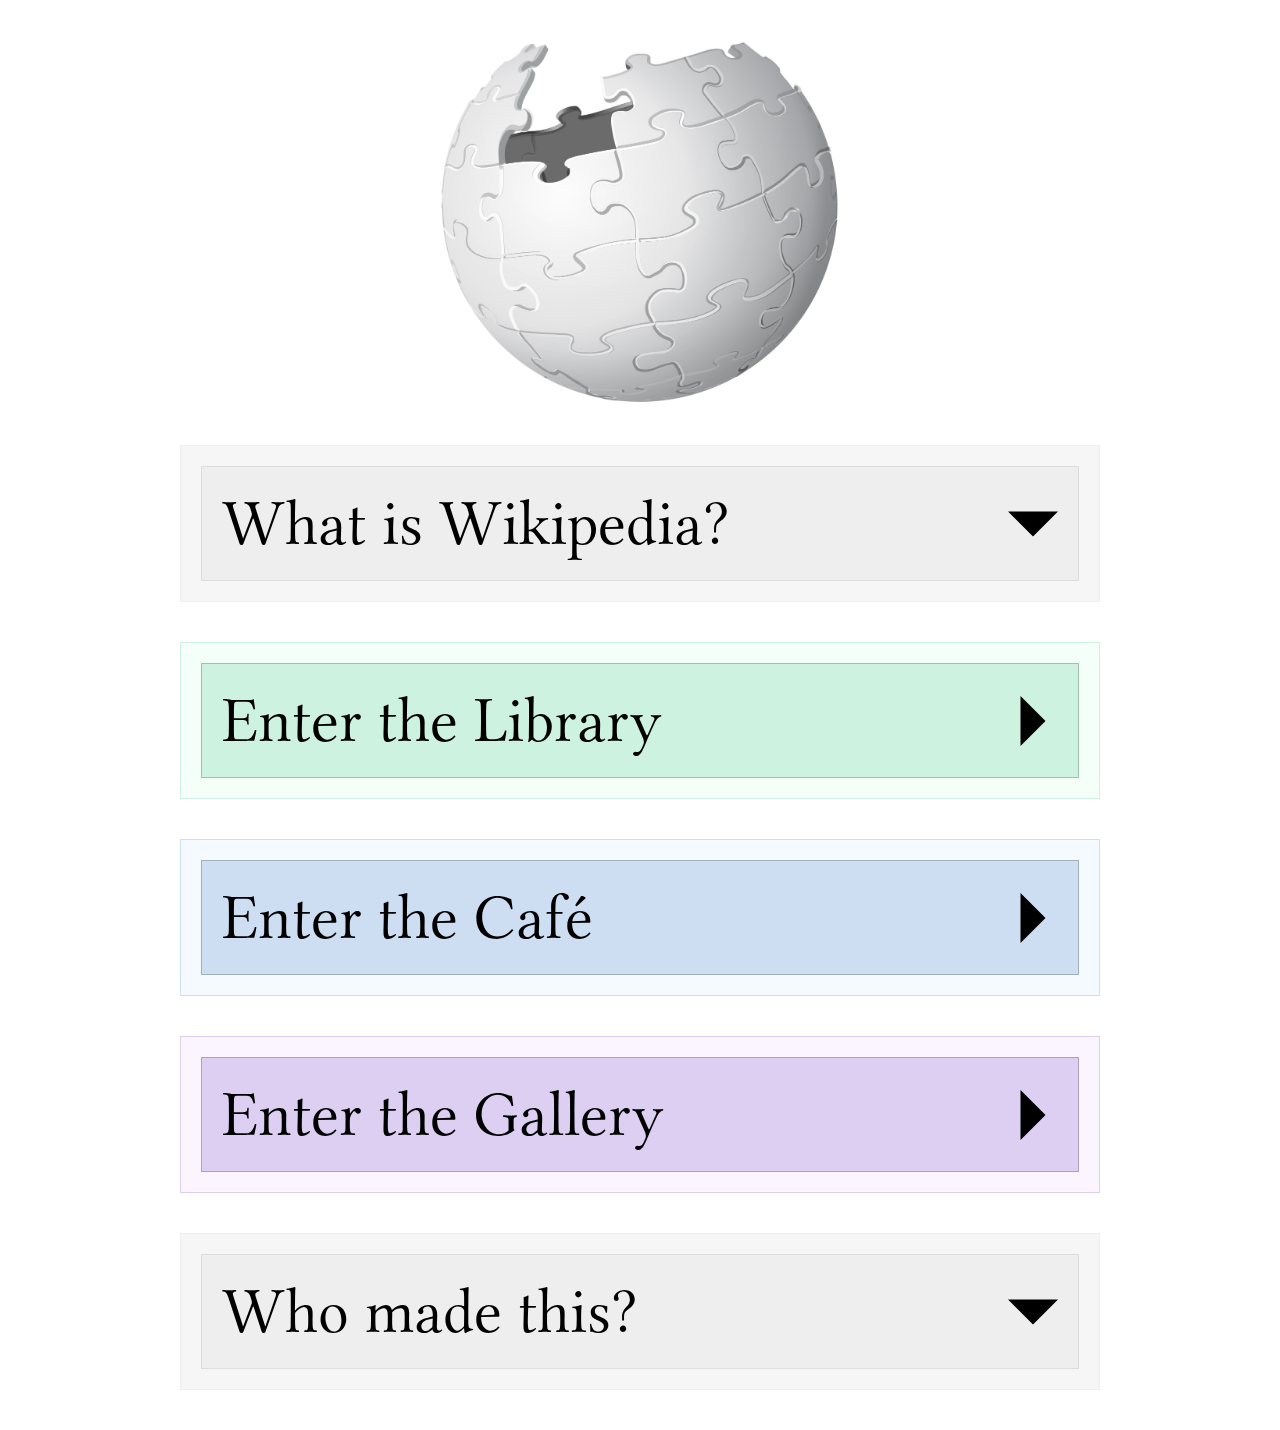
==== index.html @ 3a3e76af "first commit (basically done already)" ====
<!DOCTYPE html>
<html lang="en">
<head>
	<meta charset="UTF-8">
	<meta http-equiv="X-UA-Compatible" content="IE=edge">
	<meta name="viewport" content="width=device-width, initial-scale=1.0">
	<title>What is Wikipedia?</title>
	<link rel="icon" href="assets/favicon.png">
	<link rel="stylesheet" href="style.css">
</head>
<body>
	<iframe src="https://en.wikipedia.org/wiki/Main_Page" class="wiki-frame"></iframe>
	<div class="home">
		<div class="home-container">
			<img src="assets/wikipedia.png" class="wikipedia">
			<div class="box-gray">
				<div class="box-heading" onclick="boxToggle(this)">
					<h1>What is Wikipedia?</h1>
					<img src="assets/arrow.svg" class="arrow">
				</div>
				<div class="box-body">
					<p>Where to start? The same place we’ll end — Wikipedia.</p>
					<p><em>Wikipedia is a multilingual free online encyclopedia written and maintained by a community of volunteers through open collaboration and a wiki-based editing system.</em> [source: <a href="https://en.wikipedia.org/wiki/Wikipedia" target="_blank">Wikipedia</a>]</p>
					<p>The humble encyclopedia has mostly been forgotten. In its place is the encyclopedia, the source of all knowledge, the first link on your search. And against all odds, it is a mostly wonderful, quiet place. It is a community run by <a href="https://en.wikipedia.org/wiki/Wikipedia:List_of_Wikipedians_by_number_of_edits#1%E2%80%931000" target="_blank">fervent volunteers</a>, <a href="https://en.wikipedia.org/wiki/Wikipedia:Funding_Wikipedia_through_advertisements" target="_blank">devoid of ads</a>, complete with an interface that never left <a href="https://en.wikipedia.org/wiki/Web_2.0" target="_blank">early web aesthetics</a>. It is a celebration of information for <a href="https://en.wikipedia.org/wiki/List_of_Wikipedias" target="_blank">all cultures and languages</a>. More generally, it is a <a href="https://en.wikipedia.org/wiki/Wikipedia:Size_in_volumes" target="_blank">celebration of information</a>. More specifically, it is a celebration of information as originally orchestrated by <a href="https://en.wikipedia.org/wiki/Founder_of_Wikipedia" target="_blank">two men</a>.</p>
					<p>As with all things, Wikipedia was not inevitable. First came the concept of a <a href="https://en.wikipedia.org/wiki/Wiki" target="_blank">wiki</a>, a collaborative publication that lives online. Well, first came a <a href="https://en.wikipedia.org/wiki/Nupedia" target="_blank">peer-reviewed online publication</a> that fostered quality but not quantity. Then came a second draft, in English, on January 15, 2001. Then around a year later, amid external fears of out-of-control monetization, the organization cemented its mission by switching to a “.org” address. Growth from there was exponential, eventually stabilizing into an active user base that ranks <a href="https://www.similarweb.com/top-websites/" target="_blank">seventh of all websites today</a>.</p>
					<p>This website and its community have, mostly, stayed true to the founding core values. <a href="https://en.wikipedia.org/wiki/Wikipedia_Seigenthaler_biography_incident" target="_blank">Issues arise</a>, and <a href="https://en.wikipedia.org/wiki/Monkey_selfie_copyright_dispute" target="_blank">arise again</a>, but have yet to lead to any moments of <a href="https://en.wikipedia.org/wiki/Acquisition_of_Twitter_by_Elon_Musk" target="_blank">self-immolation</a>. And while <a href="https://en.wikipedia.org/wiki/Wikipedia:Wikipedia_is_not_a_reliable_source#:~:text=Wikipedia%20is%20not%20a%20reliable%20source%20for%20citations%20elsewhere%20on,in%20progress%2C%20or%20simply%20incorrect." target="_blank">reputability</a> <a href="https://en.wikipedia.org/wiki/Reliability_of_Wikipedia" target="_blank">concerns</a> always exist, even <a href="https://en.wikipedia.org/wiki/Addition#Footnotes" target="_blank">articles on the most basic of topics</a> are troves of scholarly references that any student would be envious of. When a librarian first introduced me to Wikipedia, they also offered a healthy dose of skepticism. That dose remains as healthy as ever, <em>and</em> Wikipedia is the first resource for all my scholarly research, late night deep dives, and frantic fact checking scrambles. An astute researcher does not ignore the first resource — instead, they vet it with that healthy skepticism.</p>
					<p>I invite you to Wikipedia with a new set of eyes. Take this thing — this <em>place</em> — that we so often take as trivial or for granted. What is it? Data? Information? Users? A community? A website? An encyclopedia? A book, even? Or just light on a computer screen?</p>
					<p>What about Wikipedia makes it a natural part of our lives? Its ubiquity? Its simplicity? Its familiarity? What about its dominance over virtually all narratives?</p>
					<p>Whatever it is, it is many things. I am curious about one thing though, which is its physicality. An encyclopedia has bulk, but only so much of Wikipedia is visible or felt at a single moment. Furthermore, Wikipedia is the encyclopedia, the authors, the librarians, the public, and the library. Where is everyone? Where is everything?</p>
					<p>This project is a reimagining of Wikipedia as several new spaces with the intention of changing your perception of what the website is or isn’t.</p>
					<p>As a <a href="library" style="color: var(--green-bright)">library</a>, Wikipedia is a collection of books. Read through stories on the shelves!</p>
					<p>As a <a href="cafe" style="color: var(--blue-bright)">café</a>, Wikipedia is a collection of conversations. Listen in on conversations and people wander around!</p>
					<p>As a <a href="gallery" style="color: var(--pink-bright)">gallery</a>, Wikipedia is a collection of artworks. What stories are here?</p>
					<p>I invite you into this town to see the things you already know, but might not, too.</p>
				</div>
			</div>
			<div class="box-green">
				<a href="library" class="box-heading">
					<h1>Enter the Library</h1>
					<img src="assets/arrow.svg" class="arrow arrow-right">
				</a>
			</div>
			<div class="box-blue">
				<a href="cafe" class="box-heading">
					<h1>Enter the Café</h1>
					<img src="assets/arrow.svg" class="arrow arrow-right">
				</a>
			</div>
			<div class="box-pink">
				<a href="gallery" class="box-heading">
					<h1>Enter the Gallery</h1>
					<img src="assets/arrow.svg" class="arrow arrow-right">
				</a>
			</div>
			<div class="box-gray">
				<div class="box-heading" onclick="boxToggle(this)">
					<h1>Who made this?</h1>
					<img src="assets/arrow.svg" class="arrow">
				</div>
				<div class="box-body">
					<p>Design + Code: Gabriel Drozdov</p>
					<p>Colophon: Biolinum and Libertine by Philipp H. Poll</p>
					<p>Created during the Fall 2022 semester as part of RISD’s Graphic Design MFA program, specifically for the grad elective Source” taught by Eric Li.</p>
				</div>
			</div>
		</div>
	</div>
	<script>
		function boxToggle(e) {
			e.nextElementSibling.classList.toggle('box-body-show');
			e.querySelector('.arrow').classList.toggle('arrow-flip');
		}
	</script>
</body>
</html>
---- style.css ----
@font-face {
	font-family: "Biolinum";
	src: url("assets/fonts/LinBiolinum_R.otf");
}
@font-face {
	font-family: "Biolinum";
	src: url("assets/fonts/LinBiolinum_RI.otf");
	font-style: italic;
}
@font-face {
	font-family: "Biolinum";
	src: url("assets/fonts/LinBiolinum_RB.otf");
	font-weight: bold;
}
@font-face {
	font-family: "Biolinum Tiles";
	src: url("assets/fonts/LinBiolinum_K.otf");
}
@font-face {
	font-family: "Libertine";
	src: url("assets/fonts/LinLibertine_R.otf");
}
@font-face {
	font-family: "Libertine";
	src: url("assets/fonts/LinLibertine_RI.otf");
	font-style: italic;
}
@font-face {
	font-family: "Libertine";
	src: url("assets/fonts/LinLibertine_RB.otf");
	font-weight: bold;
}
@font-face {
	font-family: "Libertine";
	src: url("assets/fonts/LinLibertine_RBI.otf");
	font-style: italic;
	font-weight: bold;
}
@font-face {
	font-family: "Libertine Display";
	src: url("assets/fonts/LinLibertine_DR.otf");
}
@font-face {
	font-family: "Libertine Mono";
	src: url("assets/fonts/LinLibertine_M.otf");
}
:root {
	--xl: 64px;
	--lg: 48px;
	--md: 36px;
	--sm: 24px;
	--xs: 18px;
	--link: #3466cc;
	--green: #cef2e0;
	--green-light: #f5fffa;
	--green-dark: #a3bfb1;
	--green-bright: #00f279;
	--blue: #cedef2;
	--blue-light: #f5fafe;
	--blue-dark: #a3b0c0;
	--blue-bright: #006cf2;
	--pink: #dccff2;
	--pink-light: #faf5ff;
	--pink-dark: #afa2bf;
	--pink-bright: #5b00f2;
	--gray: #eeeeee;
	--gray-light: #f6f6f6;
	--gray-dark: #dddddd;
}
* {
	box-sizing: border-box;
	margin: 0;
	padding: 0;
	font-family: "Biolinum", sans-serif;
}
a {
	color: var(--link);
	text-decoration: none;
}
a:hover {
	text-decoration: underline;
}
.home {
	display: flex;
	align-items: center;
	justify-content: center;
	background-color: rgba(255,255,255,.9);
}
.home-container {
	display: flex;
	flex-direction: column;
	align-items: center;
	gap: 40px;
	padding: 40px;
	max-width: 1000px;
	width: 100%;
}
.wikipedia {
	max-width: 400px;
	width: 100%;
}
.box-gray {
	border: 1px solid var(--gray);
	background-color: var(--gray-light);
	padding: 20px;
	width: 100%;
}
.box-gray .box-heading {
	border: 1px solid var(--gray-dark);
	background-color: var(--gray);
	cursor: pointer;
}
.box-gray .box-heading:hover {
	border: 1px solid var(--gray);
	background-color: var(--gray-dark);
}
.box-green {
	border: 1px solid var(--green);
	background-color: var(--green-light);
	padding: 20px;
	width: 100%;
}
.box-green .box-heading {
	border: 1px solid var(--green-dark);
	background-color: var(--green);
	cursor: pointer;
}
.box-green .box-heading:hover {
	border: 1px solid var(--green);
	background-color: var(--green-dark);
}
.box-blue {
	border: 1px solid var(--blue);
	background-color: var(--blue-light);
	padding: 20px;
	width: 100%;
}
.box-blue .box-heading {
	border: 1px solid var(--blue-dark);
	background-color: var(--blue);
	cursor: pointer;
}
.box-blue .box-heading:hover {
	border: 1px solid var(--blue);
	background-color: var(--blue-dark);
}
.box-pink {
	border: 1px solid var(--pink);
	background-color: var(--pink-light);
	padding: 20px;
	width: 100%;
}
.box-pink .box-heading {
	border: 1px solid var(--pink-dark);
	background-color: var(--pink);
	cursor: pointer;
}
.box-pink .box-heading:hover {
	border: 1px solid var(--pink);
	background-color: var(--pink-dark);
}
.box-heading {
	padding: 20px;
	display: flex;
	justify-content: space-between;
	align-items: center;
}
.box-heading h1 {
	font-family: "Libertine Display";
	font-weight: normal;
	font-size: var(--xl);
	color: black;
}
.box-heading:hover {
	text-decoration: none;
}
.box-body {
	display: none;
	flex-direction: column;
	gap: 20px;
	font-family: "Biolinum";
	font-size: var(--sm);
	line-height: 1.3em;
	padding-top: 1.3em;
}
.box-body-show {
	display: flex;
}
.arrow {
	height: 50px;
	transition: transform .2s;
}
.arrow-flip {
	transform: scaleY(-1);
}
.arrow-right {
	transform: rotate(-90deg);
}
.wiki-frame {
	width: 100vw;
	height: 100vh;
	position: fixed;
	z-index: -1;
	pointer-events: none;
	border: unset;
}
@media screen and (max-width: 600px) {
	:root {
	  --xl: 36px;
	  --lg: 30px;
	  --md: 24px;
	  --sm: 18px;
	  --xs: 12px;
	}
	.home-container {
		padding: 20px;
		gap: 20px;
	}
	.box-gray {
		padding: 10px;
	}
	.box-green {
		padding: 10px;
	}
	.box-blue {
		padding: 10px;
	}
	.box-pink {
		padding: 10px;
	}
	.box-heading h1 {
		font-size: var(--lg);
	}
	.arrow {
		height: 25px;
	}
}
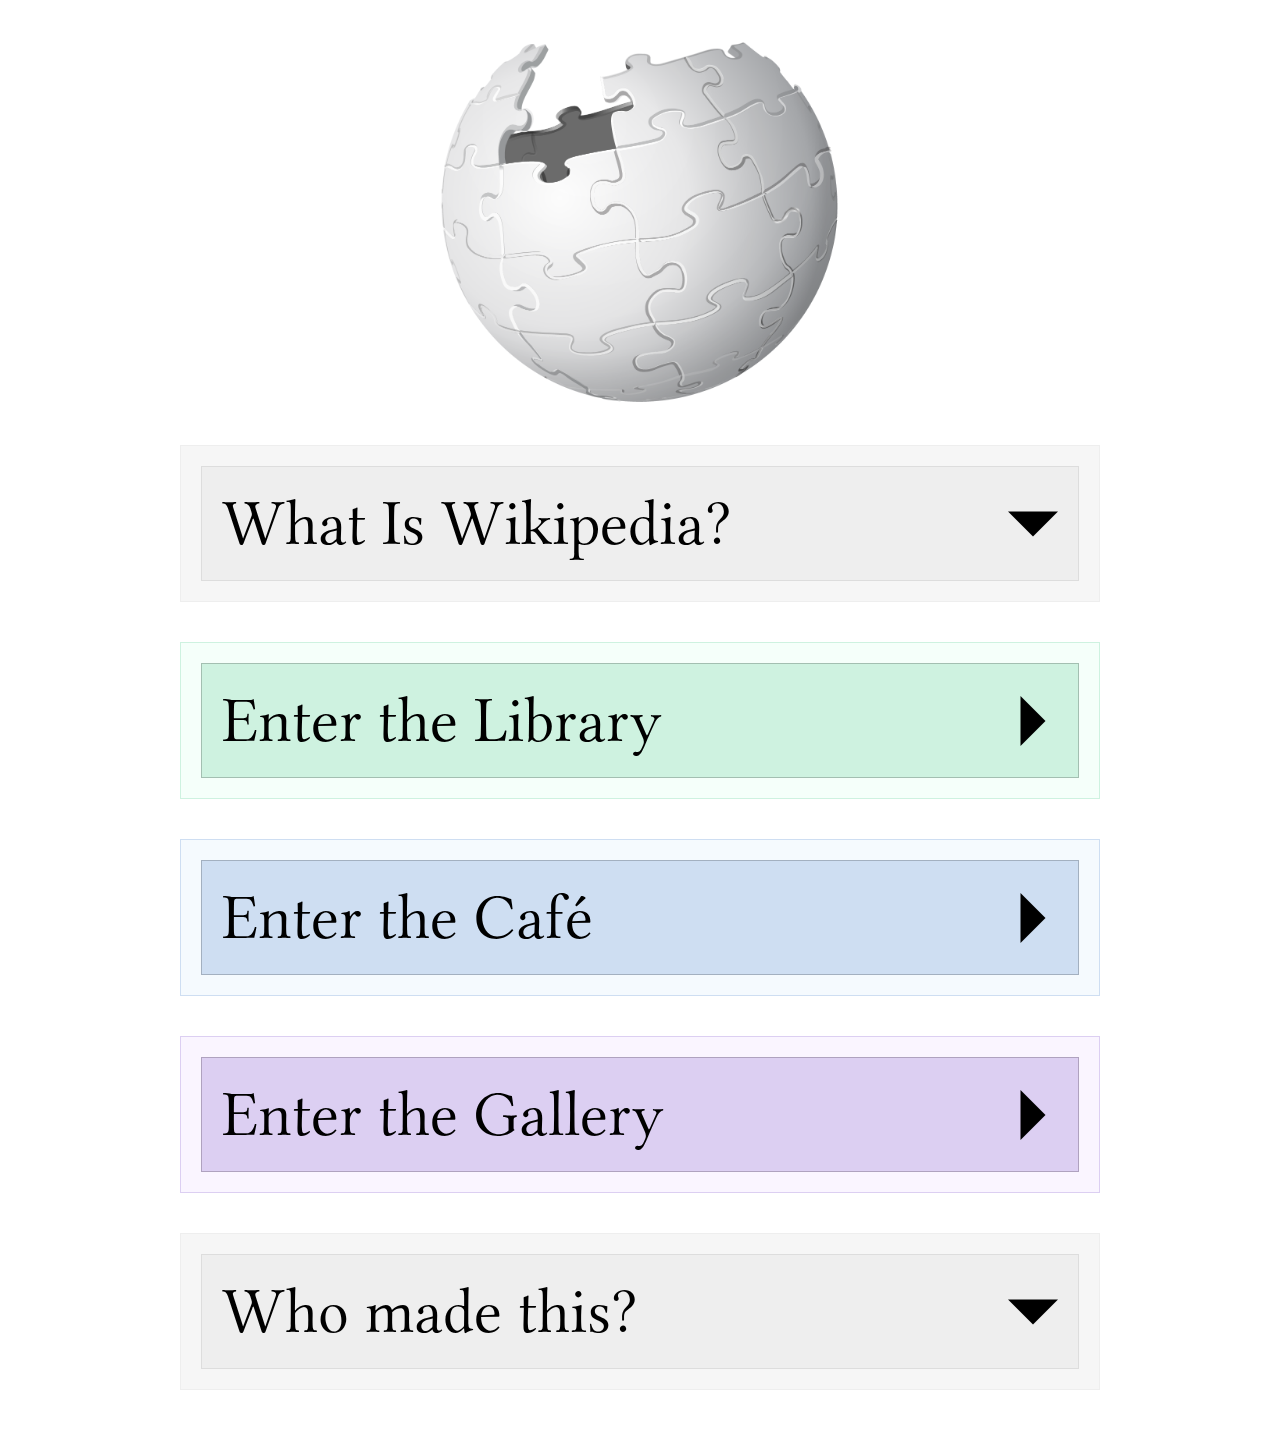
==== commit 9c7a5a06: "opengraph data" ====
--- a/index.html
+++ b/index.html
@@ -4,9 +4,17 @@
 	<meta charset="UTF-8">
 	<meta http-equiv="X-UA-Compatible" content="IE=edge">
 	<meta name="viewport" content="width=device-width, initial-scale=1.0">
-	<title>What is Wikipedia?</title>
+	<title>What Is Wikipedia?</title>
 	<link rel="icon" href="assets/favicon.png">
 	<link rel="stylesheet" href="style.css">
+
+	<meta name="author" content="Gabriel Drozdov">
+	<meta name="keywords" content="Creative Coding, Data Visualization, Web Design, Wikipedia">
+	<meta name="description" content="Wikipedia, recontextualized.">
+	<meta property="og:url" content="https://bgm.barcoloudly.com/">
+	<meta name="og:title" property="og:title" content="What Is Wikipedia?">
+	<meta property="og:description" content="Wikipedia, recontextualized.">
+	<meta property="og:image" content="./assets/opengraph.jpg">
 </head>
 <body>
 	<iframe src="https://en.wikipedia.org/wiki/Main_Page" class="wiki-frame"></iframe>
@@ -15,7 +23,7 @@
 			<img src="assets/wikipedia.png" class="wikipedia">
 			<div class="box-gray">
 				<div class="box-heading" onclick="boxToggle(this)">
-					<h1>What is Wikipedia?</h1>
+					<h1>What Is Wikipedia?</h1>
 					<img src="assets/arrow.svg" class="arrow">
 				</div>
 				<div class="box-body">
@@ -28,9 +36,9 @@
 					<p>What about Wikipedia makes it a natural part of our lives? Its ubiquity? Its simplicity? Its familiarity? What about its dominance over virtually all narratives?</p>
 					<p>Whatever it is, it is many things. I am curious about one thing though, which is its physicality. An encyclopedia has bulk, but only so much of Wikipedia is visible or felt at a single moment. Furthermore, Wikipedia is the encyclopedia, the authors, the librarians, the public, and the library. Where is everyone? Where is everything?</p>
 					<p>This project is a reimagining of Wikipedia as several new spaces with the intention of changing your perception of what the website is or isn’t.</p>
-					<p>As a <a href="library" style="color: var(--green-bright)">library</a>, Wikipedia is a collection of books. Read through stories on the shelves!</p>
-					<p>As a <a href="cafe" style="color: var(--blue-bright)">café</a>, Wikipedia is a collection of conversations. Listen in on conversations and people wander around!</p>
-					<p>As a <a href="gallery" style="color: var(--pink-bright)">gallery</a>, Wikipedia is a collection of artworks. What stories are here?</p>
+					<p>As a <a href="library" style="color: var(--green-bright)">library</a>, Wikipedia is a collection of books. What stories will you find?</p>
+					<p>As a <a href="cafe" style="color: var(--blue-bright)">café</a>, Wikipedia is a collection of conversations. Who will you bump into?</p>
+					<p>As a <a href="gallery" style="color: var(--pink-bright)">gallery</a>, Wikipedia is a collection of artworks. What images will you view?</p>
 					<p>I invite you into this town to see the things you already know, but might not, too.</p>
 				</div>
 			</div>
@@ -58,9 +66,10 @@
 					<img src="assets/arrow.svg" class="arrow">
 				</div>
 				<div class="box-body">
-					<p>Design + Code: Gabriel Drozdov</p>
+					<p>Design + Code: <a href="https://www.gabrieldrozdov.com/" target="_blank">Gabriel Drozdov</a> / <a href="https://www.noreplica.com/" target="_blank">No Replica</a></p>
 					<p>Colophon: Biolinum and Libertine by Philipp H. Poll</p>
-					<p>Created during the Fall 2022 semester as part of RISD’s Graphic Design MFA program, specifically for the grad elective Source” taught by Eric Li.</p>
+					<p>Content: Wikipedia (using the <a href="https://www.mediawiki.org/wiki/API:Random" target="_blank">random API</a>)</p>
+					<p>Advisor: <a href="https://eric.young.li/" target="_blank">Eric Li</a></p>
 				</div>
 			</div>
 		</div>
--- a/style.css
+++ b/style.css
@@ -71,6 +71,8 @@
 	box-sizing: border-box;
 	margin: 0;
 	padding: 0;
+}
+body {
 	font-family: "Biolinum", sans-serif;
 }
 a {
